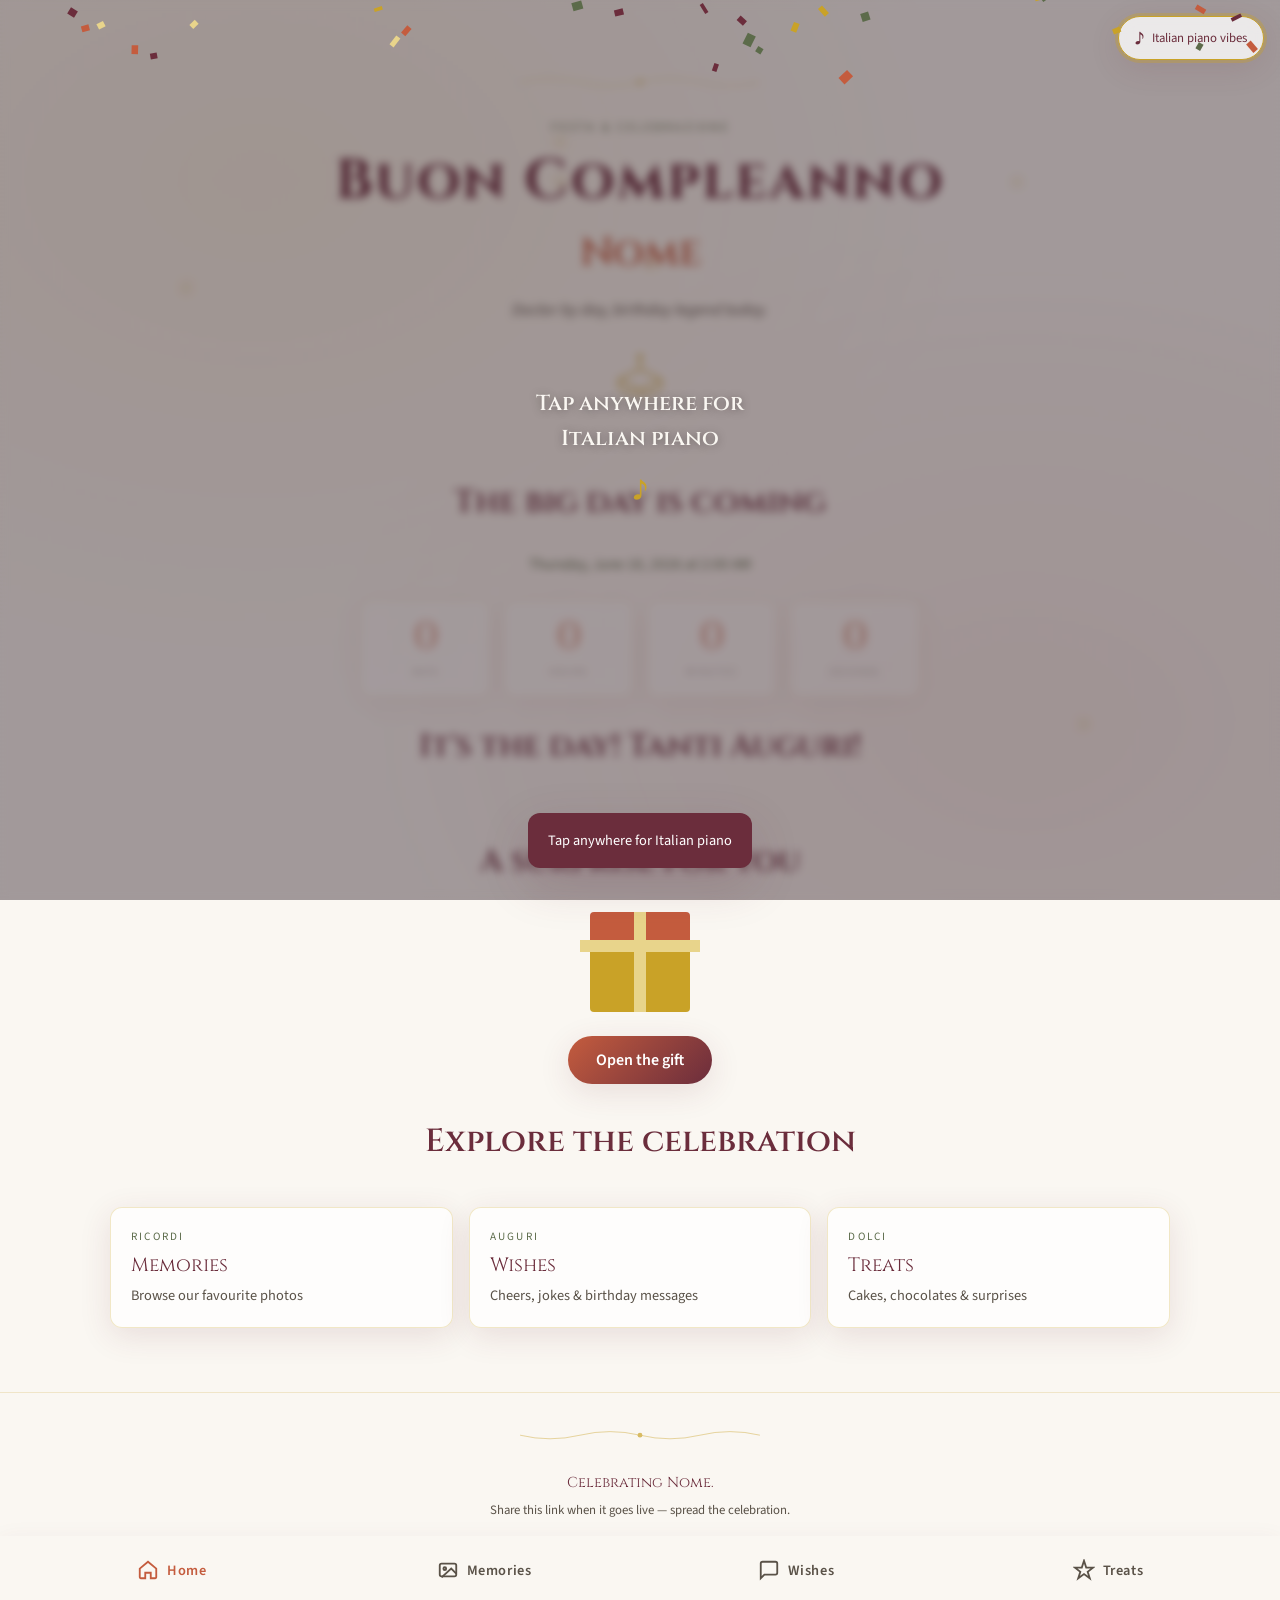
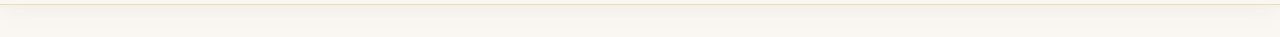
==== index.html @ 04f5cb74 "1st" ====
<!DOCTYPE html>
<html lang="en">
<head>
  <meta charset="UTF-8">
  <meta name="viewport" content="width=device-width, initial-scale=1.0, viewport-fit=cover">
  <meta name="description" content="Buon Compleanno — an Italian-style birthday celebration for our brilliant doctor">
  <title>Buon Compleanno — Home</title>
  <link rel="preconnect" href="https://fonts.googleapis.com">
  <link rel="preconnect" href="https://fonts.gstatic.com" crossorigin>
  <link href="https://fonts.googleapis.com/css2?family=Cinzel:wght@400;600;700&family=Source+Sans+3:ital,wght@0,300;0,400;0,600;1,400&display=swap" rel="stylesheet">
  <link rel="stylesheet" href="css/styles.css">
  <link rel="stylesheet" href="css/animations.css">
</head>
<body data-page="home">
  <div class="texture" aria-hidden="true"></div>
  <div class="festive-field" id="festive-field" aria-hidden="true"></div>
  <canvas id="confetti-canvas" aria-hidden="true"></canvas>

  <header class="hero" id="hero">
    <div class="laurel-divider laurel-divider--top" aria-hidden="true">
      <svg viewBox="0 0 400 24" xmlns="http://www.w3.org/2000/svg">
        <path d="M0 12 Q50 0 100 12 T200 12 T300 12 T400 12" fill="none" stroke="currentColor" stroke-width="1"/>
        <circle cx="200" cy="12" r="4" fill="currentColor"/>
      </svg>
    </div>

    <p class="hero__eyebrow" id="hero-eyebrow">Con amore e ammirazione</p>
    <h1 class="hero__title">Buon Compleanno</h1>
    <p class="hero__name" id="recipient-name">Nome</p>
    <p class="hero__subtitle" id="hero-subtitle">Doctor by day, birthday legend today.</p>

    <div class="hero__icon" aria-hidden="true">
      <svg viewBox="0 0 64 64" xmlns="http://www.w3.org/2000/svg" class="cap-icon">
        <path d="M8 36 L32 24 L56 36 L32 48 Z" fill="none" stroke="currentColor" stroke-width="2" stroke-linejoin="round"/>
        <path d="M56 36 L56 44 C56 48 44 52 32 52 C20 52 8 48 8 44 L8 36" fill="none" stroke="currentColor" stroke-width="2"/>
        <line x1="32" y1="24" x2="32" y2="12" stroke="currentColor" stroke-width="2"/>
        <circle cx="32" cy="10" r="3" fill="currentColor"/>
      </svg>
    </div>
  </header>

  <main>
    <section class="countdown-section reveal" aria-labelledby="countdown-heading">
      <h2 id="countdown-heading" class="section-title">The big day is coming</h2>
      <p class="countdown__date" id="countdown-date"></p>

      <div class="countdown" id="countdown" aria-live="polite" aria-atomic="true">
        <div class="countdown__unit">
          <span class="countdown__value" id="days">--</span>
          <span class="countdown__label">Days</span>
        </div>
        <div class="countdown__unit">
          <span class="countdown__value" id="hours">--</span>
          <span class="countdown__label">Hours</span>
        </div>
        <div class="countdown__unit">
          <span class="countdown__value" id="minutes">--</span>
          <span class="countdown__label">Minutes</span>
        </div>
        <div class="countdown__unit">
          <span class="countdown__value" id="seconds">--</span>
          <span class="countdown__label">Seconds</span>
        </div>
      </div>

      <p class="countdown__message" id="countdown-message" hidden></p>
    </section>

    <section class="gift-section reveal" aria-labelledby="gift-heading">
      <h2 id="gift-heading" class="section-title">A surprise for you</h2>
      <div class="gift-box" id="gift-box">
        <div class="gift-box__lid" aria-hidden="true"></div>
        <div class="gift-box__ribbon-v" aria-hidden="true"></div>
        <div class="gift-box__ribbon-h" aria-hidden="true"></div>
        <div class="gift-box__body" aria-hidden="true"></div>
        <span class="gift-box__sparkle" aria-hidden="true">✨</span>
      </div>
      <button type="button" class="btn" id="gift-btn">Open the gift</button>
      <p class="gift-message" id="gift-message" hidden></p>
    </section>

    <section class="quick-nav-section" aria-labelledby="explore-heading">
      <h2 id="explore-heading" class="section-title reveal">Explore the celebration</h2>
      <div class="quick-nav" id="quick-nav"></div>
    </section>
  </main>

  <div id="site-footer"></div>

  <script src="js/config.js"></script>
  <script src="js/animations.js"></script>
  <script src="js/audio.js"></script>
  <script src="js/shared.js"></script>
  <script src="js/main.js"></script>
</body>
</html>
---- css/styles.css ----
:root {
  --cream: #faf7f2;
  --terracotta: #c45c3e;
  --olive: #5c6b4a;
  --wine: #6b2d3c;
  --gold: #c9a227;
  --gold-light: #e8d48b;
  --text: #2c2419;
  --text-muted: #5a5248;
  --card-bg: rgba(255, 255, 255, 0.78);
  --shadow: 0 8px 32px rgba(107, 45, 60, 0.12);
  --shadow-hover: 0 16px 48px rgba(107, 45, 60, 0.18);
  --font-display: "Cinzel", "Times New Roman", serif;
  --font-body: "Source Sans 3", system-ui, sans-serif;
  --radius: 12px;
  --transition: 0.35s cubic-bezier(0.4, 0, 0.2, 1);
  --nav-height: 64px;
  --safe-bottom: env(safe-area-inset-bottom, 0px);
}

*,
*::before,
*::after {
  box-sizing: border-box;
  margin: 0;
  padding: 0;
}

html {
  scroll-behavior: smooth;
}

@media (prefers-reduced-motion: reduce) {
  html { scroll-behavior: auto; }
}

body {
  font-family: var(--font-body);
  font-size: 1rem;
  line-height: 1.6;
  color: var(--text);
  background: var(--cream);
  min-height: 100vh;
  overflow-x: hidden;
  padding-bottom: calc(var(--nav-height) + var(--safe-bottom) + 1rem);
}

body.page-enter {
  animation: pageFadeIn 0.6s ease;
}

body.lightbox-open {
  overflow: hidden;
}

.texture {
  position: fixed;
  inset: 0;
  pointer-events: none;
  z-index: 0;
  background:
    radial-gradient(ellipse at 20% 20%, rgba(201, 162, 39, 0.08) 0%, transparent 50%),
    radial-gradient(ellipse at 80% 80%, rgba(196, 92, 62, 0.06) 0%, transparent 50%),
    repeating-linear-gradient(0deg, transparent, transparent 2px, rgba(44, 36, 25, 0.015) 2px, rgba(44, 36, 25, 0.015) 4px);
}

#confetti-canvas {
  position: fixed;
  inset: 0;
  width: 100%;
  height: 100%;
  pointer-events: none;
  z-index: 1000;
}

.balloon-field {
  position: fixed;
  inset: 0;
  pointer-events: none;
  z-index: 0;
  overflow: hidden;
}

/* Navigation — mobile bottom bar */
.site-nav {
  position: fixed;
  bottom: 0;
  left: 0;
  right: 0;
  z-index: 900;
  display: flex;
  justify-content: space-around;
  align-items: stretch;
  height: calc(var(--nav-height) + var(--safe-bottom));
  padding-bottom: var(--safe-bottom);
  background: rgba(250, 247, 242, 0.95);
  border-top: 1px solid rgba(201, 162, 39, 0.3);
  backdrop-filter: blur(12px);
  box-shadow: 0 -4px 24px rgba(107, 45, 60, 0.08);
}

.site-nav__link {
  display: flex;
  flex-direction: column;
  align-items: center;
  justify-content: center;
  gap: 0.2rem;
  flex: 1;
  min-height: 44px;
  padding: 0.5rem;
  text-decoration: none;
  color: var(--text-muted);
  font-size: 0.7rem;
  font-weight: 600;
  letter-spacing: 0.04em;
  transition: color var(--transition);
}

.site-nav__link--active {
  color: var(--terracotta);
}

.site-nav__icon {
  display: flex;
  line-height: 0;
}

/* Music toggle */
.music-toggle {
  position: fixed;
  top: 1rem;
  right: 1rem;
  z-index: 850;
  display: flex;
  align-items: center;
  gap: 0.5rem;
  min-height: 44px;
  padding: 0.5rem 1rem;
  border: 1px solid rgba(201, 162, 39, 0.4);
  border-radius: 999px;
  background: var(--card-bg);
  backdrop-filter: blur(8px);
  color: var(--wine);
  font-family: var(--font-body);
  font-size: 0.8rem;
  cursor: pointer;
  box-shadow: var(--shadow);
  transition: transform var(--transition), box-shadow var(--transition);
}

.music-toggle:hover {
  transform: scale(1.03);
  box-shadow: var(--shadow-hover);
}

.music-toggle:focus-visible {
  outline: 2px solid var(--gold);
  outline-offset: 2px;
}

.music-toggle--playing {
  border-color: var(--terracotta);
  color: var(--terracotta);
}

.music-toggle--playing .music-toggle__icon {
  animation: musicPulse 1s ease infinite;
}

.music-toggle--unavailable {
  opacity: 0.7;
}

.music-toggle--awaiting-gesture {
  animation: musicButtonPulse 1.2s ease-in-out infinite;
  border-color: var(--gold);
  box-shadow: 0 0 0 3px rgba(201, 162, 39, 0.35), var(--shadow);
}

.music-prompt {
  position: fixed;
  inset: 0;
  z-index: 800;
  display: flex;
  flex-direction: column;
  align-items: center;
  justify-content: center;
  gap: 0.75rem;
  padding: 2rem;
  background: rgba(43, 28, 36, 0.42);
  backdrop-filter: blur(4px);
  pointer-events: none;
  animation: musicPromptFadeIn 0.5s ease;
}

.music-prompt__text {
  margin: 0;
  max-width: 18rem;
  font-family: var(--font-display);
  font-size: clamp(1.1rem, 4vw, 1.35rem);
  font-weight: 600;
  color: var(--cream);
  text-align: center;
  text-shadow: 0 1px 8px rgba(0, 0, 0, 0.35);
}

.music-prompt__hint {
  margin: 0;
  font-size: 1.75rem;
  color: var(--gold);
  animation: musicPulse 1.2s ease infinite;
}

.music-toggle__icon {
  font-size: 1.1rem;
}

@media (max-width: 480px) {
  .music-toggle__label {
    display: none;
  }
  .music-toggle {
    padding: 0.6rem;
    border-radius: 50%;
    width: 44px;
    height: 44px;
    justify-content: center;
  }
}

/* Hero */
.hero {
  position: relative;
  z-index: 1;
  text-align: center;
  padding: 4.5rem 1.25rem 2rem;
  max-width: 800px;
  margin: 0 auto;
}

.page-hero {
  position: relative;
  z-index: 1;
  text-align: center;
  padding: 4.5rem 1.25rem 2rem;
  max-width: 700px;
  margin: 0 auto;
}

.laurel-divider {
  color: var(--gold);
  opacity: 0.7;
  max-width: 240px;
  margin: 0 auto 1.25rem;
}

.laurel-divider svg { width: 100%; height: auto; }
.laurel-divider--bottom { margin: 0 auto 1.25rem; }

.hero__eyebrow,
.page-hero__eyebrow {
  font-size: 0.75rem;
  letter-spacing: 0.25em;
  text-transform: uppercase;
  color: var(--olive);
  margin-bottom: 0.75rem;
}

.hero__title,
.page-hero__title {
  font-family: var(--font-display);
  font-size: clamp(2rem, 9vw, 3.5rem);
  font-weight: 700;
  color: var(--wine);
  letter-spacing: 0.04em;
  line-height: 1.15;
  margin-bottom: 0.5rem;
}

.hero__name {
  font-family: var(--font-display);
  font-size: clamp(1.5rem, 6vw, 2.5rem);
  font-weight: 600;
  color: var(--terracotta);
  margin-bottom: 0.75rem;
}

.hero__subtitle,
.page-hero__subtitle {
  font-size: 1.05rem;
  font-style: italic;
  color: var(--text-muted);
  max-width: 34ch;
  margin: 0 auto 1.5rem;
}

.hero__icon { color: var(--gold); }
.cap-icon { width: 56px; height: 56px; opacity: 0.85; }

/* Main content */
main {
  position: relative;
  z-index: 1;
  max-width: 1100px;
  margin: 0 auto;
  padding: 0 1.25rem 2rem;
}

.section-title {
  font-family: var(--font-display);
  font-size: clamp(1.35rem, 5vw, 2rem);
  font-weight: 600;
  color: var(--wine);
  text-align: center;
  margin-bottom: 1.5rem;
}

.section-intro {
  text-align: center;
  color: var(--text-muted);
  max-width: 42ch;
  margin: -0.75rem auto 2rem;
  font-size: 0.95rem;
}

/* Countdown */
.countdown-section { text-align: center; padding: 2rem 0; }

.countdown__date {
  font-size: 0.95rem;
  color: var(--olive);
  margin-bottom: 1.5rem;
}

.countdown {
  display: grid;
  grid-template-columns: repeat(2, 1fr);
  gap: 0.75rem;
  max-width: 360px;
  margin: 0 auto;
}

.countdown__unit {
  display: flex;
  flex-direction: column;
  align-items: center;
  padding: 1rem;
  background: var(--card-bg);
  border: 1px solid rgba(201, 162, 39, 0.35);
  border-radius: var(--radius);
  box-shadow: var(--shadow);
  backdrop-filter: blur(8px);
}

.countdown__value {
  font-family: var(--font-display);
  font-size: clamp(1.75rem, 8vw, 2.5rem);
  font-weight: 700;
  color: var(--terracotta);
  line-height: 1;
  font-variant-numeric: tabular-nums;
}

.countdown__label {
  font-size: 0.65rem;
  text-transform: uppercase;
  letter-spacing: 0.12em;
  color: var(--text-muted);
  margin-top: 0.4rem;
}

.countdown__message {
  margin-top: 1.5rem;
  font-family: var(--font-display);
  font-size: clamp(1.25rem, 5vw, 2rem);
  font-weight: 600;
  color: var(--wine);
}

.countdown--finished .countdown__unit { opacity: 0.4; }
.countdown--error .countdown__unit { border-color: rgba(196, 92, 62, 0.5); }

/* Gift box */
.gift-section {
  text-align: center;
  padding: 2rem 0;
}

.gift-box {
  position: relative;
  width: 120px;
  height: 100px;
  margin: 0 auto 1.5rem;
}

.gift-box__lid {
  position: absolute;
  top: 0;
  left: 10px;
  width: 100px;
  height: 28px;
  background: var(--terracotta);
  border-radius: 4px 4px 0 0;
  transition: transform 0.6s cubic-bezier(0.4, 0, 0.2, 1);
  transform-origin: bottom center;
  z-index: 2;
}

.gift-box__body {
  position: absolute;
  bottom: 0;
  left: 10px;
  width: 100px;
  height: 72px;
  background: var(--gold);
  border-radius: 0 0 4px 4px;
}

.gift-box__ribbon-v,
.gift-box__ribbon-h {
  position: absolute;
  background: var(--gold-light);
  z-index: 3;
}

.gift-box__ribbon-v {
  width: 12px;
  height: 100%;
  left: 50%;
  transform: translateX(-50%);
}

.gift-box__ribbon-h {
  width: 100%;
  height: 12px;
  top: 28px;
}

.gift-box--open .gift-box__lid {
  transform: translateY(-40px) rotate(-25deg);
}

.gift-box__sparkle {
  position: absolute;
  top: -20px;
  left: 50%;
  transform: translateX(-50%);
  font-size: 1.5rem;
  opacity: 0;
  transition: opacity 0.4s ease 0.3s;
}

.gift-box--open .gift-box__sparkle { opacity: 1; }

.btn {
  display: inline-flex;
  align-items: center;
  justify-content: center;
  min-height: 48px;
  padding: 0.75rem 1.75rem;
  border: none;
  border-radius: 999px;
  background: linear-gradient(135deg, var(--terracotta), var(--wine));
  color: #fff;
  font-family: var(--font-body);
  font-size: 1rem;
  font-weight: 600;
  cursor: pointer;
  box-shadow: var(--shadow);
  transition: transform var(--transition), box-shadow var(--transition);
}

.btn:hover {
  transform: translateY(-2px);
  box-shadow: var(--shadow-hover);
}

.btn:focus-visible {
  outline: 2px solid var(--gold);
  outline-offset: 3px;
}

.gift-message {
  margin-top: 1.25rem;
  max-width: 36ch;
  margin-left: auto;
  margin-right: auto;
  font-style: italic;
  color: var(--wine);
  line-height: 1.5;
}

/* Quick nav cards */
.quick-nav {
  display: grid;
  grid-template-columns: 1fr;
  gap: 1rem;
  padding: 1rem 0 2rem;
}

.quick-card {
  display: flex;
  flex-direction: column;
  gap: 0.25rem;
  padding: 1.25rem;
  background: var(--card-bg);
  border: 1px solid rgba(201, 162, 39, 0.25);
  border-radius: var(--radius);
  text-decoration: none;
  color: inherit;
  box-shadow: var(--shadow);
  transition: transform var(--transition), box-shadow var(--transition);
}

.quick-card:hover {
  transform: translateY(-4px);
  box-shadow: var(--shadow-hover);
}

.quick-card__accent {
  font-size: 0.7rem;
  letter-spacing: 0.2em;
  text-transform: uppercase;
  color: var(--olive);
}

.quick-card__title {
  font-family: var(--font-display);
  font-size: 1.2rem;
  color: var(--wine);
}

.quick-card__desc {
  font-size: 0.9rem;
  color: var(--text-muted);
}

/* PhD card */
.phd-section { padding: 2rem 0; }

.phd-card {
  position: relative;
  max-width: 640px;
  margin: 0 auto;
}

.phd-card__border {
  position: absolute;
  inset: -3px;
  border: 2px solid var(--gold);
  border-radius: calc(var(--radius) + 4px);
  opacity: 0.5;
  pointer-events: none;
}

.phd-card__content {
  position: relative;
  background: var(--card-bg);
  border-radius: var(--radius);
  padding: 1.75rem;
  box-shadow: var(--shadow);
  border: 1px solid rgba(201, 162, 39, 0.25);
}

.phd-card__icon { color: var(--olive); margin-bottom: 0.75rem; }
.phd-card__icon svg { width: 44px; height: 44px; }

.phd-card__title {
  font-family: var(--font-display);
  font-size: 1.35rem;
  color: var(--wine);
  margin-bottom: 0.75rem;
}

.phd-card__text {
  color: var(--text-muted);
  margin-bottom: 1.25rem;
}

.phd-card__wishes { list-style: none; }

.phd-card__wishes li {
  position: relative;
  padding-left: 1.25rem;
  margin-bottom: 0.6rem;
}

.phd-card__wishes li::before {
  content: "✦";
  position: absolute;
  left: 0;
  color: var(--gold);
  font-size: 0.7rem;
  top: 0.35em;
}

/* Wishes & jokes grids */
.wishes-grid,
.jokes-grid {
  display: grid;
  grid-template-columns: 1fr;
  gap: 1rem;
}

.wish-card,
.joke-card {
  background: var(--card-bg);
  border: 1px solid rgba(92, 107, 74, 0.2);
  border-radius: var(--radius);
  padding: 1.5rem;
  box-shadow: var(--shadow);
  transition: transform var(--transition), box-shadow var(--transition);
}

.wish-card:hover,
.joke-card:hover {
  transform: translateY(-4px);
  box-shadow: var(--shadow-hover);
}

.wish-card__accent {
  font-family: var(--font-display);
  font-size: 1.1rem;
  font-weight: 600;
  color: var(--terracotta);
  margin-bottom: 0.5rem;
}

.wish-card__text { color: var(--text-muted); }

.joke-card__title {
  font-family: var(--font-display);
  font-size: 1.05rem;
  color: var(--wine);
  margin-bottom: 0.5rem;
}

.joke-card__text {
  color: var(--text-muted);
  font-size: 0.95rem;
}

/* Gallery */
.gallery-grid {
  display: grid;
  grid-template-columns: repeat(2, 1fr);
  gap: 0.75rem;
}

.gallery-item {
  position: relative;
  border: none;
  padding: 0;
  border-radius: var(--radius);
  overflow: hidden;
  cursor: pointer;
  background: var(--card-bg);
  box-shadow: var(--shadow);
  transition: transform var(--transition);
  aspect-ratio: 1;
}

.gallery-item:hover { transform: scale(1.02); }

.gallery-item:focus-visible {
  outline: 2px solid var(--gold);
  outline-offset: 2px;
}

.gallery-item__img {
  width: 100%;
  height: 100%;
  object-fit: cover;
  display: block;
}

.gallery-item__caption {
  position: absolute;
  bottom: 0;
  left: 0;
  right: 0;
  padding: 0.5rem 0.75rem;
  background: linear-gradient(transparent, rgba(44, 36, 25, 0.75));
  color: #fff;
  font-size: 0.75rem;
  text-align: left;
}

.gallery-item--missing {
  background: rgba(201, 162, 39, 0.12);
  border: 1px dashed rgba(201, 162, 39, 0.45);
}

.gallery-item__fallback {
  display: flex;
  align-items: center;
  justify-content: center;
  width: 100%;
  height: 100%;
  padding: 1rem;
  font-size: 0.8rem;
  color: var(--text-muted);
  text-align: center;
}

.gallery-empty {
  text-align: center;
  color: var(--text-muted);
  margin-bottom: 1.5rem;
  font-size: 0.95rem;
}

/* Lightbox */
.lightbox {
  position: fixed;
  inset: 0;
  z-index: 2000;
  display: flex;
  flex-direction: column;
  align-items: center;
  justify-content: center;
  padding: 1rem;
  background: rgba(44, 36, 25, 0.92);
  animation: fadeIn 0.3s ease;
}

.lightbox__img {
  max-width: 100%;
  max-height: 78vh;
  border-radius: var(--radius);
  object-fit: contain;
}

.lightbox--with-phrase .lightbox__img {
  max-height: 68vh;
}

.lightbox__phrase {
  color: #fff;
  margin-top: 1rem;
  max-width: 36ch;
  font-size: 1rem;
  line-height: 1.5;
  text-align: center;
  font-style: normal;
}

.lightbox__close {
  position: absolute;
  top: 1rem;
  right: 1rem;
  width: 44px;
  height: 44px;
  border: none;
  border-radius: 50%;
  background: rgba(255, 255, 255, 0.15);
  color: #fff;
  font-size: 1.75rem;
  cursor: pointer;
  line-height: 1;
}

.lightbox__nav {
  position: absolute;
  top: 50%;
  transform: translateY(-50%);
  width: 44px;
  height: 44px;
  border: none;
  border-radius: 50%;
  background: rgba(255, 255, 255, 0.15);
  color: #fff;
  font-size: 1.5rem;
  cursor: pointer;
}

.lightbox__nav--prev { left: 0.5rem; }
.lightbox__nav--next { right: 0.5rem; }

/* Treats */
.treats-grid {
  display: grid;
  grid-template-columns: repeat(2, 1fr);
  gap: 1rem;
  padding-bottom: 1rem;
}

.treat {
  display: flex;
  flex-direction: column;
  align-items: center;
  gap: 0.75rem;
  padding: 1.25rem 0.75rem;
  border: 1px solid rgba(201, 162, 39, 0.3);
  border-radius: var(--radius);
  background: var(--card-bg);
  box-shadow: var(--shadow);
  cursor: pointer;
  transition: transform var(--transition);
  min-height: 120px;
}

.treat:hover { transform: scale(1.04); }

.treat:focus-visible {
  outline: 2px solid var(--gold);
  outline-offset: 2px;
}

.treat__svg { width: 56px; height: 56px; }

.treat__label {
  font-size: 0.8rem;
  font-weight: 600;
  color: var(--wine);
  text-align: center;
}

/* Toast */
.toast {
  position: fixed;
  bottom: calc(var(--nav-height) + var(--safe-bottom) + 1rem);
  left: 50%;
  transform: translateX(-50%) translateY(20px);
  z-index: 1100;
  max-width: 90%;
  padding: 1rem 1.25rem;
  background: var(--wine);
  color: #fff;
  border-radius: var(--radius);
  font-size: 0.9rem;
  text-align: center;
  opacity: 0;
  pointer-events: none;
  transition: opacity 0.3s ease, transform 0.3s ease;
  box-shadow: var(--shadow-hover);
}

.toast--visible {
  opacity: 1;
  transform: translateX(-50%) translateY(0);
}

/* Reveal */
.reveal {
  opacity: 0;
  transform: translateY(20px);
  transition: opacity 0.6s ease, transform 0.6s ease;
  transition-delay: calc(var(--stagger, 0) * 0.08s);
}

.reveal.visible {
  opacity: 1;
  transform: translateY(0);
}

.visually-hidden {
  position: absolute;
  width: 1px;
  height: 1px;
  padding: 0;
  margin: -1px;
  overflow: hidden;
  clip: rect(0, 0, 0, 0);
  white-space: nowrap;
  border: 0;
}

.section-intro code {
  font-size: 0.85em;
  background: rgba(201, 162, 39, 0.15);
  padding: 0.15em 0.4em;
  border-radius: 4px;
}

/* Footer */
.footer {
  position: relative;
  z-index: 1;
  text-align: center;
  padding: 2rem 1.25rem 1rem;
  border-top: 1px solid rgba(201, 162, 39, 0.2);
}

.footer__text {
  font-family: var(--font-display);
  font-size: 0.9rem;
  color: var(--wine);
  margin-bottom: 0.35rem;
}

.footer__hint {
  font-size: 0.8rem;
  color: var(--text-muted);
}

/* Tablet+ */
@media (min-width: 768px) {
  body {
    padding-bottom: 2rem;
    padding-top: 0;
  }

  .site-nav {
    position: sticky;
    top: 0;
    bottom: auto;
    height: auto;
    padding: 0.75rem 2rem;
    padding-bottom: 0.75rem;
    justify-content: center;
    gap: 2rem;
    border-top: none;
    border-bottom: 1px solid rgba(201, 162, 39, 0.3);
    box-shadow: 0 4px 24px rgba(107, 45, 60, 0.06);
  }

  .site-nav__link {
    flex-direction: row;
    font-size: 0.9rem;
    gap: 0.5rem;
  }

  .countdown {
    grid-template-columns: repeat(4, 1fr);
    max-width: 560px;
  }

  .quick-nav {
    grid-template-columns: repeat(3, 1fr);
  }

  .wishes-grid,
  .jokes-grid {
    grid-template-columns: repeat(2, 1fr);
  }

  .gallery-grid {
    grid-template-columns: repeat(3, 1fr);
    gap: 1rem;
  }

  .treats-grid {
    grid-template-columns: repeat(3, 1fr);
  }

  .toast {
    bottom: 2rem;
    max-width: 420px;
  }
}

@media (min-width: 1024px) {
  .gallery-grid {
    grid-template-columns: repeat(3, 1fr);
    gap: 1.25rem;
  }

  .wishes-grid {
    grid-template-columns: repeat(2, 1fr);
    gap: 1.25rem;
  }

  .jokes-grid {
    grid-template-columns: repeat(3, 1fr);
  }
}
---- css/animations.css ----
@keyframes pageFadeIn {
  from { opacity: 0; }
  to { opacity: 1; }
}

@keyframes fadeIn {
  from { opacity: 0; }
  to { opacity: 1; }
}

@keyframes musicPulse {
  0%, 100% { transform: scale(1); }
  50% { transform: scale(1.15); }
}

@keyframes musicButtonPulse {
  0%, 100% { transform: scale(1); box-shadow: 0 0 0 3px rgba(201, 162, 39, 0.35), var(--shadow); }
  50% { transform: scale(1.06); box-shadow: 0 0 0 6px rgba(201, 162, 39, 0.2), var(--shadow-hover); }
}

@keyframes musicPromptFadeIn {
  from { opacity: 0; }
  to { opacity: 1; }
}

@keyframes festiveRise {
  0% {
    transform: translate3d(0, 0, 0) rotate(var(--festive-rotate, 0deg));
    opacity: 0;
  }
  8% {
    opacity: var(--festive-opacity, 0.4);
  }
  50% {
    transform: translate3d(var(--sway-amount, 16px), -55vh, 0) rotate(calc(var(--festive-rotate, 0deg) + 6deg));
  }
  92% {
    opacity: var(--festive-opacity, 0.4);
  }
  100% {
    transform: translate3d(calc(var(--sway-amount, 16px) * -0.6), -115vh, 0) rotate(calc(var(--festive-rotate, 0deg) - 4deg));
    opacity: 0;
  }
}

@keyframes sparklePulse {
  0%, 100% {
    opacity: 0;
    transform: scale(0.4);
  }
  50% {
    opacity: 0.7;
    transform: scale(1);
  }
}

@keyframes pulse {
  0%, 100% { opacity: 1; }
  50% { opacity: 0.75; }
}

.countdown__message {
  animation: pulse 2s ease-in-out infinite;
}

/* Festive background layer (home page) */
.festive-field {
  position: fixed;
  inset: 0;
  pointer-events: none;
  z-index: 0;
  overflow: hidden;
  mask-image: linear-gradient(to bottom, transparent 0%, black 8%, black 92%, transparent 100%);
  -webkit-mask-image: linear-gradient(to bottom, transparent 0%, black 8%, black 92%, transparent 100%);
}

.festive-item {
  position: absolute;
  left: var(--start-x, 50%);
  top: var(--start-y, 110%);
  width: var(--festive-size, 40px);
  height: auto;
  transform: translateX(-50%);
  animation: festiveRise var(--drift-duration, 20s) var(--drift-delay, 0s) ease-in-out infinite;
  will-change: transform, opacity;
  filter: drop-shadow(0 6px 14px rgba(107, 45, 60, 0.12));
}

.festive-item__svg {
  width: 100%;
  height: auto;
  display: block;
}

.festive-item--balloon {
  aspect-ratio: 40 / 56;
}

.festive-item--chocolate {
  aspect-ratio: 48 / 32;
}

.festive-item--cracker {
  aspect-ratio: 56 / 40;
}

.festive-sparkle {
  position: absolute;
  left: var(--sparkle-x, 50%);
  top: var(--sparkle-y, 50%);
  width: 4px;
  height: 4px;
  border-radius: 50%;
  background: radial-gradient(circle, var(--gold-light, #e8d48b) 0%, transparent 70%);
  box-shadow: 0 0 8px 2px rgba(201, 162, 39, 0.35);
  animation: sparklePulse var(--sparkle-duration, 4s) var(--sparkle-delay, 0s) ease-in-out infinite;
}

/* Legacy balloon class (fun page) */
.balloon-field {
  position: fixed;
  inset: 0;
  pointer-events: none;
  z-index: 0;
  overflow: hidden;
}

.balloon {
  position: absolute;
  bottom: -80px;
  width: 40px;
  height: 56px;
  animation: festiveRise var(--drift-duration, 15s) var(--drift-delay, 0s) ease-in-out infinite;
  opacity: 0.65;
}

.balloon__svg {
  width: 100%;
  height: 100%;
  filter: drop-shadow(0 4px 8px rgba(0, 0, 0, 0.1));
}

/* Treat pop */
.treat--pop {
  animation: treatPop 0.5s ease;
}

@keyframes treatPop {
  0% { transform: scale(1); }
  40% { transform: scale(1.15) rotate(-3deg); }
  100% { transform: scale(1); }
}

/* Gift sparkle */
.gift-box--open .gift-box__sparkle {
  animation: sparkle 1s ease infinite;
}

@keyframes sparkle {
  0%, 100% { transform: translateX(-50%) scale(1); }
  50% { transform: translateX(-50%) scale(1.2); }
}

@media (prefers-reduced-motion: reduce) {
  .festive-item,
  .festive-sparkle,
  .balloon {
    display: none;
  }

  .countdown__message,
  .gift-box--open .gift-box__sparkle,
  .music-toggle--playing .music-toggle__icon {
    animation: none;
  }

  .treat--pop {
    animation: none;
  }

  body.page-enter,
  .lightbox {
    animation: none;
  }
}

@media (min-width: 768px) {
  .festive-item {
    filter: drop-shadow(0 8px 18px rgba(107, 45, 60, 0.1));
  }
}
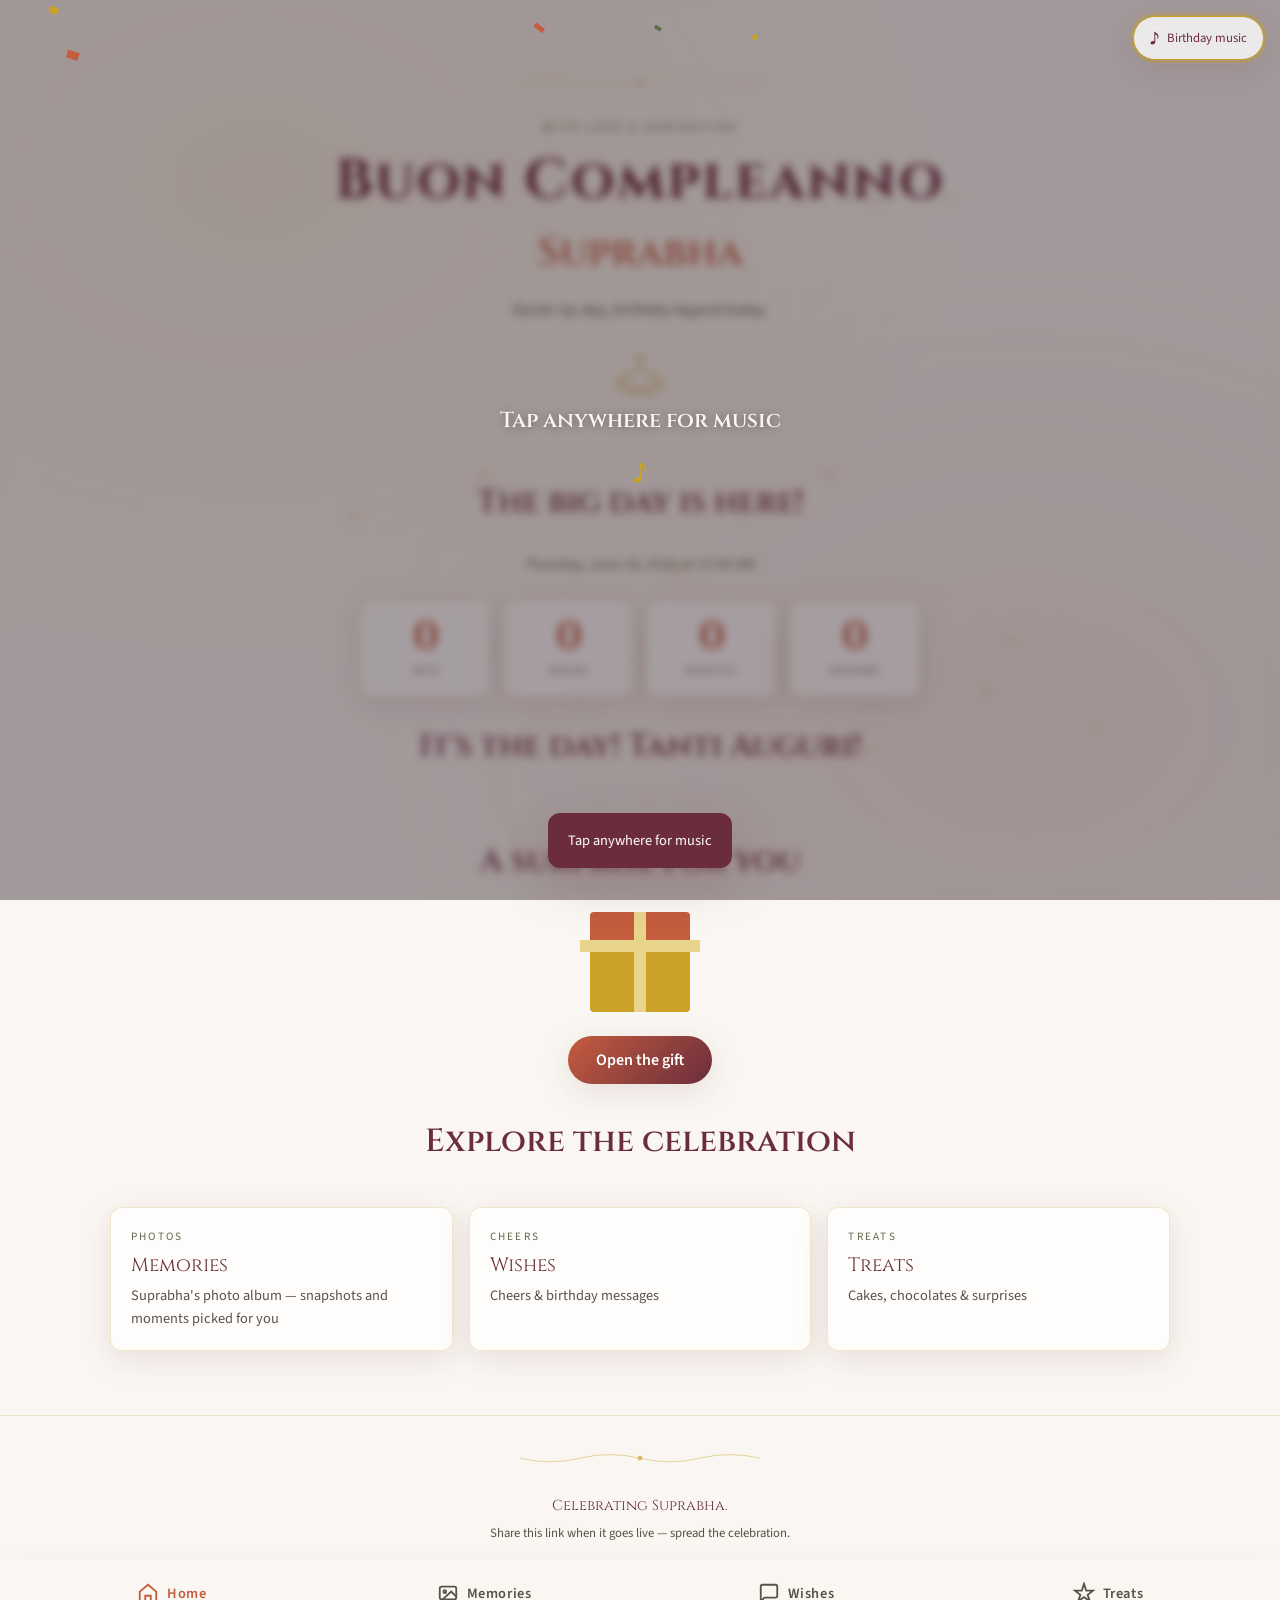
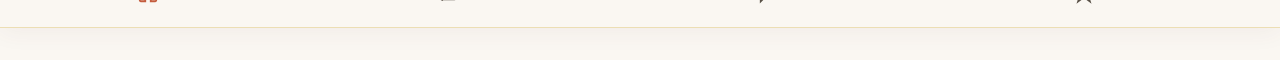
==== commit c882cceb: "updates" ====
--- a/index.html
+++ b/index.html
@@ -5,6 +5,7 @@
   <meta name="viewport" content="width=device-width, initial-scale=1.0, viewport-fit=cover">
   <meta name="description" content="Buon Compleanno — an Italian-style birthday celebration for our brilliant doctor">
   <title>Buon Compleanno — Home</title>
+  <link rel="icon" href="assets/favicon.svg" type="image/svg+xml">
   <link rel="preconnect" href="https://fonts.googleapis.com">
   <link rel="preconnect" href="https://fonts.gstatic.com" crossorigin>
   <link href="https://fonts.googleapis.com/css2?family=Cinzel:wght@400;600;700&family=Source+Sans+3:ital,wght@0,300;0,400;0,600;1,400&display=swap" rel="stylesheet">
@@ -17,19 +18,19 @@
   <canvas id="confetti-canvas" aria-hidden="true"></canvas>
 
   <header class="hero" id="hero">
-    <div class="laurel-divider laurel-divider--top" aria-hidden="true">
+    <div class="laurel-divider laurel-divider--top hero-laurel" aria-hidden="true">
       <svg viewBox="0 0 400 24" xmlns="http://www.w3.org/2000/svg">
         <path d="M0 12 Q50 0 100 12 T200 12 T300 12 T400 12" fill="none" stroke="currentColor" stroke-width="1"/>
         <circle cx="200" cy="12" r="4" fill="currentColor"/>
       </svg>
     </div>
 
-    <p class="hero__eyebrow" id="hero-eyebrow">Con amore e ammirazione</p>
-    <h1 class="hero__title">Buon Compleanno</h1>
-    <p class="hero__name" id="recipient-name">Nome</p>
-    <p class="hero__subtitle" id="hero-subtitle">Doctor by day, birthday legend today.</p>
+    <p class="hero__eyebrow hero-enter" id="hero-eyebrow" style="--enter-i: 0">With love & admiration</p>
+    <h1 class="hero__title hero-enter" style="--enter-i: 1">Buon Compleanno</h1>
+    <p class="hero__name hero-enter" id="recipient-name" style="--enter-i: 2">Nome</p>
+    <p class="hero__subtitle hero-enter" id="hero-subtitle" style="--enter-i: 3">Doctor by day, birthday legend today.</p>
 
-    <div class="hero__icon" aria-hidden="true">
+    <div class="hero__icon hero-enter" style="--enter-i: 4" aria-hidden="true">
       <svg viewBox="0 0 64 64" xmlns="http://www.w3.org/2000/svg" class="cap-icon">
         <path d="M8 36 L32 24 L56 36 L32 48 Z" fill="none" stroke="currentColor" stroke-width="2" stroke-linejoin="round"/>
         <path d="M56 36 L56 44 C56 48 44 52 32 52 C20 52 8 48 8 44 L8 36" fill="none" stroke="currentColor" stroke-width="2"/>
@@ -44,20 +45,20 @@
       <h2 id="countdown-heading" class="section-title">The big day is coming</h2>
       <p class="countdown__date" id="countdown-date"></p>
 
-      <div class="countdown" id="countdown" aria-live="polite" aria-atomic="true">
-        <div class="countdown__unit">
+      <div class="countdown countdown--enter" id="countdown" aria-live="polite" aria-atomic="true">
+        <div class="countdown__unit countdown__unit--enter" style="--enter-i: 0">
           <span class="countdown__value" id="days">--</span>
           <span class="countdown__label">Days</span>
         </div>
-        <div class="countdown__unit">
+        <div class="countdown__unit countdown__unit--enter" style="--enter-i: 1">
           <span class="countdown__value" id="hours">--</span>
           <span class="countdown__label">Hours</span>
         </div>
-        <div class="countdown__unit">
+        <div class="countdown__unit countdown__unit--enter" style="--enter-i: 2">
           <span class="countdown__value" id="minutes">--</span>
           <span class="countdown__label">Minutes</span>
         </div>
-        <div class="countdown__unit">
+        <div class="countdown__unit countdown__unit--enter" style="--enter-i: 3">
           <span class="countdown__value" id="seconds">--</span>
           <span class="countdown__label">Seconds</span>
         </div>
@@ -90,7 +91,9 @@
   <script src="js/config.js"></script>
   <script src="js/animations.js"></script>
   <script src="js/audio.js"></script>
+  <script src="js/gate.js"></script>
   <script src="js/shared.js"></script>
+  <script src="js/gift-reveal.js"></script>
   <script src="js/main.js"></script>
 </body>
 </html>
--- a/css/styles.css
+++ b/css/styles.css
@@ -26,6 +26,10 @@
   padding: 0;
 }
 
+[hidden] {
+  display: none !important;
+}
+
 html {
   scroll-behavior: smooth;
 }
@@ -53,6 +57,10 @@
   overflow: hidden;
 }
 
+body.gift-reveal-open {
+  overflow: hidden;
+}
+
 .texture {
   position: fixed;
   inset: 0;
@@ -73,12 +81,26 @@
   z-index: 1000;
 }
 
-.balloon-field {
+.balloon-field,
+.wish-balloon-field {
   position: fixed;
   inset: 0;
-  pointer-events: none;
   z-index: 0;
   overflow: hidden;
+}
+
+.balloon-field {
+  pointer-events: none;
+}
+
+.wish-balloon-field {
+  pointer-events: none;
+  height: 45vh;
+  bottom: auto;
+}
+
+.wish-balloon-field .wish-balloon {
+  pointer-events: auto;
 }
 
 /* Navigation — mobile bottom bar */
@@ -148,6 +170,10 @@
   transition: transform var(--transition), box-shadow var(--transition);
 }
 
+body.birthday-gate--active .music-toggle{
+	z-index: 2100;
+}
+
 .music-toggle:hover {
   transform: scale(1.03);
   box-shadow: var(--shadow-hover);
@@ -226,6 +252,10 @@
     height: 44px;
     justify-content: center;
   }
+
+  .photo-puzzle {
+    width: min(100%, 280px);
+  }
 }
 
 /* Hero */
@@ -297,6 +327,26 @@
 .hero__icon { color: var(--gold); }
 .cap-icon { width: 56px; height: 56px; opacity: 0.85; }
 
+.hero-enter {
+  opacity: 0;
+  animation: heroEnter 0.65s ease-out both;
+  animation-delay: calc(0.35s + var(--enter-i, 0) * 0.12s);
+}
+
+.hero-laurel {
+  animation: heroLaurelFade 0.8s ease-out 0.15s both;
+}
+
+.hero__icon .cap-icon {
+  animation: heroCapFloat 3s ease-in-out infinite;
+  animation-delay: 1.2s;
+}
+
+.countdown--enter .countdown__unit--enter {
+  animation: countdownUnitPop 0.5s ease-out both;
+  animation-delay: calc(0.6s + var(--enter-i, 0) * 0.1s);
+}
+
 /* Main content */
 main {
   position: relative;
@@ -391,6 +441,7 @@
   width: 120px;
   height: 100px;
   margin: 0 auto 1.5rem;
+  animation: giftBoxIdle 4s ease-in-out infinite;
 }
 
 .gift-box__lid {
@@ -438,6 +489,10 @@
 
 .gift-box--open .gift-box__lid {
   transform: translateY(-40px) rotate(-25deg);
+}
+
+.gift-box--open {
+  animation: none;
 }
 
 .gift-box__sparkle {
@@ -490,6 +545,74 @@
   line-height: 1.5;
 }
 
+/* Gift reveal modal */
+.gift-reveal {
+  position: fixed;
+  inset: 0;
+  z-index: 900;
+  display: flex;
+  align-items: center;
+  justify-content: center;
+  padding: 1.5rem;
+}
+
+.gift-reveal__backdrop {
+  position: absolute;
+  inset: 0;
+  background: rgba(43, 28, 36, 0.72);
+  backdrop-filter: blur(6px);
+  animation: giftRevealFadeIn 0.5s ease;
+}
+
+.gift-reveal__content {
+  position: relative;
+  z-index: 1;
+  display: flex;
+  flex-direction: column;
+  align-items: center;
+  gap: 1.25rem;
+  max-width: 420px;
+  width: 100%;
+  text-align: center;
+}
+
+.gift-reveal__bouquet {
+  width: min(280px, 75vw);
+  filter: drop-shadow(0 16px 32px rgba(0, 0, 0, 0.35));
+  animation: bouquetRise 0.9s cubic-bezier(0.34, 1.4, 0.64, 1) forwards;
+}
+
+.gift-reveal__bouquet-svg {
+  width: 100%;
+  height: auto;
+  display: block;
+}
+
+.gift-reveal__message {
+  margin: 0;
+  max-width: 36ch;
+  font-style: italic;
+  font-size: 1.05rem;
+  color: var(--cream);
+  line-height: 1.55;
+  text-shadow: 0 1px 4px rgba(0, 0, 0, 0.3);
+  animation: giftRevealFadeIn 0.6s ease 0.4s both;
+}
+
+.gift-reveal__close {
+  animation: giftRevealFadeIn 0.5s ease 0.7s both;
+}
+
+.bouquet-rose {
+  transform-origin: center;
+  animation: bouquetBloom 0.8s cubic-bezier(0.34, 1.4, 0.64, 1) both;
+  animation-delay: calc(0.3s + var(--bloom-delay, 0s));
+}
+
+.bouquet-ribbon {
+  animation: giftRevealFadeIn 0.5s ease 0.8s both;
+}
+
 /* Quick nav cards */
 .quick-nav {
   display: grid;
@@ -594,16 +717,19 @@
   top: 0.35em;
 }
 
-/* Wishes & jokes grids */
-.wishes-grid,
-.jokes-grid {
+/* Wishes grid */
+.wishes-grid {
   display: grid;
   grid-template-columns: 1fr;
   gap: 1rem;
 }
 
-.wish-card,
-.joke-card {
+.page-hero--wishes {
+  position: relative;
+  z-index: 1;
+}
+
+.wish-card {
   background: var(--card-bg);
   border: 1px solid rgba(92, 107, 74, 0.2);
   border-radius: var(--radius);
@@ -612,8 +738,7 @@
   transition: transform var(--transition), box-shadow var(--transition);
 }
 
-.wish-card:hover,
-.joke-card:hover {
+.wish-card:hover {
   transform: translateY(-4px);
   box-shadow: var(--shadow-hover);
 }
@@ -628,16 +753,179 @@
 
 .wish-card__text { color: var(--text-muted); }
 
-.joke-card__title {
+/* Interactive wish balloons */
+.wish-balloon {
+  position: absolute;
+  left: var(--balloon-x, 50%);
+  bottom: -60px;
+  width: 44px;
+  height: 56px;
+  padding: 0;
+  border: none;
+  background: none;
+  cursor: pointer;
+  animation: wishBalloonDrift var(--balloon-duration, 18s) var(--balloon-delay, 0s) ease-in-out infinite;
+  filter: drop-shadow(0 4px 8px rgba(0, 0, 0, 0.12));
+  transition: transform 0.3s ease, opacity 0.3s ease;
+}
+
+.wish-balloon__svg {
+  width: 100%;
+  height: auto;
+  display: block;
+}
+
+.wish-balloon__motif {
+  position: absolute;
+  top: 28%;
+  left: 50%;
+  transform: translateX(-50%);
+  font-size: 0.65rem;
+  color: rgba(255, 255, 255, 0.85);
+  z-index: 1;
+  pointer-events: none;
+}
+
+.wish-balloon--popped {
+  animation: none;
+  opacity: 0;
+  transform: scale(1.4);
+  pointer-events: none;
+}
+
+/* Airplane banner (Memories / gallery page) */
+body[data-page="gallery"] #gallery-hero {
+  padding-top: 5.75rem;
+}
+
+body[data-page="gallery"] .airplane-banner {
+  position: fixed;
+  top: env(safe-area-inset-top, 0);
+  left: 0;
+  right: 0;
+  width: 100%;
+  height: 90px;
+  overflow: hidden;
+  pointer-events: none;
+  z-index: 3;
+}
+
+.airplane-banner__flyer {
+  position: absolute;
+  top: 4px;
+  left: 0;
+  display: flex;
+  align-items: flex-end;
+  gap: 0;
+  white-space: nowrap;
+  animation: planeFly 30s ease-in-out infinite;
+  will-change: transform;
+}
+
+.airplane-banner__plane-wrap {
+  position: relative;
+  flex-shrink: 0;
+}
+
+.airplane-banner__plane-wrap .airplane-banner__scene {
+  width: 140px;
+  height: auto;
+  flex-shrink: 0;
+  transform: scaleX(-1);
+  filter: drop-shadow(0 4px 8px rgba(0, 0, 0, 0.2));
+}
+
+.airplane-banner__journey {
+  position: absolute;
+  left: 50%;
+  top: 58%;
+  transform: translate(-50%, -50%);
+  padding: 0.12rem 0.45rem;
+  border-radius: 4px;
+  background: rgba(107, 45, 60, 0.88);
+  border: 1px solid var(--gold-light);
+  font-family: var(--font-body);
+  font-size: 0.55rem;
+  font-weight: 700;
+  letter-spacing: 0.06em;
+  text-transform: uppercase;
+  color: var(--cream);
+  white-space: nowrap;
+  pointer-events: none;
+  box-shadow: 0 2px 6px rgba(0, 0, 0, 0.2);
+}
+
+.airplane-banner__propeller {
+  animation: propellerSpin 0.1s linear infinite;
+  transform-origin: 18px 50px;
+  transform-box: fill-box;
+}
+
+.airplane-banner__cloud {
+  animation: cloudDrift 5s ease-in-out infinite;
+}
+
+.airplane-banner__cloud--2 {
+  animation-delay: -1.6s;
+}
+
+.airplane-banner__ribbon {
+  position: relative;
+  display: flex;
+  align-items: center;
+  margin-bottom: 6px;
+  background: linear-gradient(135deg, var(--gold-light) 0%, var(--gold) 45%, #d4b84a 100%);
+  border: 2px solid var(--terracotta);
+  border-radius: 6px;
+  padding: 0.45rem 1.35rem 0.45rem 1rem;
+  box-shadow: 0 4px 12px rgba(107, 45, 60, 0.22), inset 0 1px 0 rgba(255, 255, 255, 0.4);
+  animation: bannerWave 3.5s ease-in-out infinite;
+  transform-origin: right center;
+}
+
+.airplane-banner__ribbon-wave {
+  position: absolute;
+  right: -14px;
+  left: auto;
+  top: 50%;
+  width: 18px;
+  height: 10px;
+  border: 2px solid var(--terracotta);
+  border-left: none;
+  border-radius: 0 10px 10px 0;
+  transform: translateY(-50%);
+  opacity: 0.75;
+}
+
+.airplane-banner__text {
   font-family: var(--font-display);
-  font-size: 1.05rem;
+  font-size: 0.92rem;
+  font-weight: 600;
   color: var(--wine);
-  margin-bottom: 0.5rem;
-}
-
-.joke-card__text {
-  color: var(--text-muted);
-  font-size: 0.95rem;
+  letter-spacing: 0.04em;
+  text-shadow: 0 1px 0 rgba(255, 255, 255, 0.35);
+}
+
+@media (min-width: 768px) {
+  body[data-page="gallery"] .airplane-banner {
+    height: 96px;
+  }
+
+  body[data-page="gallery"] #gallery-hero {
+    padding-top: 6.25rem;
+  }
+
+  .airplane-banner__plane-wrap .airplane-banner__scene {
+    width: 175px;
+  }
+
+  .airplane-banner__journey {
+    font-size: 0.62rem;
+  }
+
+  .airplane-banner__text {
+    font-size: 1.05rem;
+  }
 }
 
 /* Gallery */
@@ -785,35 +1073,938 @@
   padding-bottom: 1rem;
 }
 
+@media (max-width: 767px) {
+  .treats-grid .treat:last-child:nth-child(odd) {
+    grid-column: 1 / -1;
+    width: calc(50% - 0.5rem);
+    justify-self: center;
+  }
+}
+
 .treat {
+  position: relative;
   display: flex;
   flex-direction: column;
   align-items: center;
   gap: 0.75rem;
-  padding: 1.25rem 0.75rem;
+  padding: 1.25rem 0.75rem 1rem;
   border: 1px solid rgba(201, 162, 39, 0.3);
   border-radius: var(--radius);
   background: var(--card-bg);
   box-shadow: var(--shadow);
   cursor: pointer;
-  transition: transform var(--transition);
-  min-height: 120px;
-}
-
-.treat:hover { transform: scale(1.04); }
+  transition: transform var(--transition), box-shadow var(--transition), opacity var(--transition);
+  min-height: 130px;
+  overflow: hidden;
+}
+
+.treat::before {
+  content: "";
+  position: absolute;
+  top: 0;
+  left: 0;
+  right: 0;
+  height: 4px;
+  background: var(--gold);
+}
+
+.treat--cake::before { background: var(--terracotta); }
+.treat--chocolate::before { background: var(--wine); }
+.treat--gift::before { background: var(--gold); }
+.treat--balloon::before { background: var(--olive); }
+
+.treat::after {
+  content: "";
+  position: absolute;
+  inset: 0;
+  background: linear-gradient(105deg, transparent 40%, rgba(232, 212, 139, 0.25) 50%, transparent 60%);
+  transform: translateX(-120%);
+  transition: transform 0.6s ease;
+  pointer-events: none;
+}
+
+.treat:hover::after {
+  transform: translateX(120%);
+}
+
+.treat:hover {
+  transform: scale(1.04);
+  box-shadow: var(--shadow-hover);
+}
+
+.treat--opened {
+  opacity: 0.82;
+}
+
+.treat--opened:hover {
+  transform: none;
+}
+
+.treat__badge {
+  position: absolute;
+  top: 0.5rem;
+  right: 0.5rem;
+  width: 20px;
+  height: 20px;
+  border-radius: 50%;
+  background: var(--gold);
+  opacity: 0;
+  transform: scale(0);
+  transition: opacity var(--transition), transform var(--transition);
+}
+
+.treat__badge::after {
+  content: "✓";
+  display: flex;
+  align-items: center;
+  justify-content: center;
+  width: 100%;
+  height: 100%;
+  font-size: 0.65rem;
+  font-weight: 700;
+  color: var(--wine);
+}
+
+.treat--opened .treat__badge {
+  opacity: 1;
+  transform: scale(1);
+}
 
 .treat:focus-visible {
   outline: 2px solid var(--gold);
   outline-offset: 2px;
 }
 
-.treat__svg { width: 56px; height: 56px; }
+.treat__svg { width: 64px; height: 64px; }
 
 .treat__label {
   font-size: 0.8rem;
   font-weight: 600;
   color: var(--wine);
   text-align: center;
+}
+
+body.treat-reveal-open {
+  overflow: hidden;
+}
+
+/* Treat reveal modal */
+.treat-reveal {
+  position: fixed;
+  inset: 0;
+  z-index: 900;
+  display: flex;
+  align-items: flex-start;
+  justify-content: center;
+  overflow-y: auto;
+  -webkit-overflow-scrolling: touch;
+  padding: max(1rem, env(safe-area-inset-top, 0px)) 1rem
+    max(1rem, env(safe-area-inset-bottom, 0px));
+}
+
+.treat-reveal__backdrop {
+  position: absolute;
+  inset: 0;
+  background: rgba(43, 28, 36, 0.72);
+  backdrop-filter: blur(6px);
+  animation: giftRevealFadeIn 0.4s ease;
+  cursor: pointer;
+}
+
+.treat-reveal__content {
+  position: relative;
+  z-index: 1;
+  display: flex;
+  flex-direction: column;
+  align-items: center;
+  gap: 0.75rem;
+  max-width: 380px;
+  width: 100%;
+  text-align: center;
+}
+
+.treat-reveal__visual {
+  width: min(200px, 55vw);
+  min-height: 180px;
+  display: flex;
+  align-items: center;
+  justify-content: center;
+  animation: treatVisualRise 0.7s cubic-bezier(0.34, 1.4, 0.64, 1) forwards;
+}
+
+.treat-visual {
+  width: 100%;
+  height: auto;
+  filter: drop-shadow(0 12px 24px rgba(0, 0, 0, 0.25));
+}
+
+.treat-reveal__accent {
+  margin: 0;
+  font-family: var(--font-display);
+  font-size: 0.95rem;
+  font-weight: 600;
+  color: var(--gold-light);
+  letter-spacing: 0.04em;
+  animation: giftRevealFadeIn 0.5s ease 0.3s both;
+}
+
+.treat-reveal__title {
+  margin: 0;
+  font-family: var(--font-display);
+  font-size: 1.25rem;
+  color: var(--cream);
+  animation: giftRevealFadeIn 0.5s ease 0.4s both;
+}
+
+.treat-reveal__message {
+  margin: 0;
+  max-width: 32ch;
+  font-style: italic;
+  font-size: 1rem;
+  color: rgba(250, 247, 242, 0.92);
+  line-height: 1.5;
+  animation: giftRevealFadeIn 0.5s ease 0.5s both;
+}
+
+.treat-reveal__close {
+  margin-top: 0.5rem;
+  animation: giftRevealFadeIn 0.5s ease 0.65s both;
+}
+
+/* Voucher unlock (Chocolate Bar) */
+.treat-reveal--voucher .treat-reveal__content {
+  max-width: 420px;
+}
+
+.treat-reveal__content--voucher {
+  gap: 1rem;
+}
+
+.voucher-auth,
+.voucher-reveal__stage {
+  display: flex;
+  flex-direction: column;
+  align-items: center;
+  gap: 0.75rem;
+  width: 100%;
+}
+
+.voucher-form {
+  display: flex;
+  flex-direction: column;
+  align-items: stretch;
+  gap: 0.5rem;
+  width: 100%;
+  max-width: 320px;
+  margin-top: 0.25rem;
+}
+
+.voucher-form__label {
+  font-size: 0.85rem;
+  font-weight: 600;
+  color: rgba(250, 247, 242, 0.9);
+  text-align: left;
+}
+
+.voucher-form__input {
+  width: 100%;
+  padding: 0.65rem 0.85rem;
+  border: 1px solid rgba(201, 162, 39, 0.45);
+  border-radius: var(--radius);
+  background: rgba(250, 247, 242, 0.08);
+  color: var(--cream);
+  font-family: var(--font-body);
+  font-size: 1rem;
+  transition: border-color var(--transition), box-shadow var(--transition);
+}
+
+.voucher-form__input::placeholder {
+  color: rgba(250, 247, 242, 0.45);
+}
+
+.voucher-form__input:focus {
+  outline: none;
+  border-color: var(--gold-light);
+  box-shadow: 0 0 0 3px rgba(201, 162, 39, 0.25);
+}
+
+.voucher-form__error {
+  margin: 0;
+  font-size: 0.8rem;
+  color: #ffb4b4;
+  text-align: left;
+}
+
+.voucher-form__submit:disabled {
+  opacity: 0.45;
+  cursor: not-allowed;
+}
+
+.voucher-form__spinner {
+  display: flex;
+  align-items: center;
+  justify-content: center;
+  gap: 0.65rem;
+  padding: 1rem 0.5rem;
+  font-size: 0.95rem;
+  color: var(--gold-light);
+}
+
+.voucher-form__spinner-icon {
+  width: 1.25rem;
+  height: 1.25rem;
+  border: 2px solid rgba(201, 162, 39, 0.35);
+  border-top-color: var(--gold-light);
+  border-radius: 50%;
+  animation: voucherSpinner 0.8s linear infinite;
+}
+
+.voucher-code-row {
+  display: flex;
+  flex-wrap: wrap;
+  align-items: center;
+  justify-content: center;
+  gap: 0.65rem;
+  width: 100%;
+}
+
+.voucher-code {
+  display: inline-block;
+  padding: 0.65rem 1rem;
+  border: 2px dashed var(--gold-light);
+  border-radius: var(--radius);
+  background: rgba(201, 162, 39, 0.12);
+  font-family: ui-monospace, "Cascadia Code", "Consolas", monospace;
+  font-size: 1.05rem;
+  font-weight: 600;
+  letter-spacing: 0.06em;
+  color: var(--cream);
+  animation: voucherCodeReveal 0.6s cubic-bezier(0.34, 1.4, 0.64, 1) 0.45s both;
+}
+
+.voucher-copy {
+  flex-shrink: 0;
+  font-size: 0.9rem;
+  padding: 0.5rem 1rem;
+}
+
+.voucher-redeem {
+  width: 100%;
+  max-width: 340px;
+  text-align: left;
+  animation: giftRevealFadeIn 0.5s ease 0.55s both;
+}
+
+.voucher-reveal__message {
+  margin: 0;
+  padding: 0.75rem 1rem;
+  border-radius: var(--radius);
+  background: rgba(201, 162, 39, 0.15);
+  border: 1px solid rgba(201, 162, 39, 0.35);
+  font-size: 0.92rem;
+  font-style: italic;
+  color: var(--cream);
+  line-height: 1.45;
+  text-align: center;
+  animation: giftRevealFadeIn 0.5s ease 0.35s both;
+}
+
+.voucher-redeem__title {
+  margin: 0 0 0.65rem;
+  font-family: var(--font-display);
+  font-size: 0.95rem;
+  color: var(--gold-light);
+  text-align: center;
+}
+
+.voucher-sweet-steps {
+  position: relative;
+  display: flex;
+  flex-direction: column;
+  gap: 0.75rem;
+  margin: 0 0 0.65rem;
+  padding-left: 0.35rem;
+}
+
+.voucher-sweet-steps::before {
+  content: "";
+  position: absolute;
+  left: 1.35rem;
+  top: 0.75rem;
+  bottom: 0.75rem;
+  width: 2px;
+  background: linear-gradient(180deg, var(--gold-light), var(--terracotta));
+  opacity: 0.45;
+  border-radius: 1px;
+}
+
+.voucher-sweet-step {
+  display: flex;
+  align-items: flex-start;
+  gap: 0.65rem;
+  animation: giftRevealFadeIn 0.45s ease calc(0.5s + var(--step-i, 0) * 0.1s) both;
+}
+
+.voucher-sweet-step__badge {
+  flex-shrink: 0;
+  min-width: 2.75rem;
+  padding: 0.2rem 0.5rem;
+  border-radius: 999px;
+  background: rgba(107, 45, 60, 0.92);
+  border: 1px solid var(--gold-light);
+  font-family: var(--font-display);
+  font-size: 0.68rem;
+  font-weight: 600;
+  letter-spacing: 0.04em;
+  text-transform: uppercase;
+  color: var(--cream);
+  text-align: center;
+  box-shadow: 0 2px 6px rgba(0, 0, 0, 0.2);
+}
+
+.voucher-sweet-step__text {
+  margin: 0.15rem 0 0;
+  font-size: 0.88rem;
+  color: rgba(250, 247, 242, 0.9);
+  line-height: 1.45;
+}
+
+.voucher-redeem__help {
+  margin: 0;
+  font-size: 0.82rem;
+  font-style: italic;
+  color: rgba(250, 247, 242, 0.65);
+  line-height: 1.4;
+}
+
+.voucher-cracker {
+  position: relative;
+  width: 140px;
+  height: 72px;
+  margin-bottom: 0.25rem;
+}
+
+.voucher-cracker__half {
+  position: absolute;
+  top: 0;
+  width: 50%;
+  height: 100%;
+  display: flex;
+  flex-direction: column;
+  align-items: center;
+}
+
+.voucher-cracker__half--left {
+  left: 0;
+  transform-origin: right center;
+}
+
+.voucher-cracker__half--right {
+  right: 0;
+  transform-origin: left center;
+}
+
+.voucher-cracker__body {
+  width: 52px;
+  height: 44px;
+  border-radius: 6px 6px 4px 4px;
+  background: linear-gradient(135deg, var(--terracotta), var(--wine));
+  box-shadow: inset 0 -4px 0 rgba(0, 0, 0, 0.15);
+}
+
+.voucher-cracker__frill {
+  width: 0;
+  height: 0;
+  margin-top: 2px;
+  border-left: 14px solid transparent;
+  border-right: 14px solid transparent;
+  border-top: 18px solid var(--gold);
+}
+
+.voucher-cracker__half--left .voucher-cracker__frill {
+  border-top-color: var(--gold-light);
+}
+
+.voucher-cracker__spark {
+  position: absolute;
+  left: 50%;
+  top: 50%;
+  width: 12px;
+  height: 12px;
+  margin: -6px 0 0 -6px;
+  border-radius: 50%;
+  background: var(--gold-light);
+  box-shadow:
+    0 0 12px 4px rgba(201, 162, 39, 0.6),
+    -24px -8px 0 -4px rgba(255, 215, 100, 0.8),
+    24px -8px 0 -4px rgba(255, 215, 100, 0.8),
+    0 -22px 0 -5px rgba(255, 180, 80, 0.7);
+  opacity: 0;
+  z-index: 2;
+}
+
+.voucher-cracker--burst .voucher-cracker__half--left {
+  animation: crackerSplitLeft 0.65s cubic-bezier(0.34, 1.4, 0.64, 1) 0.1s forwards;
+}
+
+.voucher-cracker--burst .voucher-cracker__half--right {
+  animation: crackerSplitRight 0.65s cubic-bezier(0.34, 1.4, 0.64, 1) 0.1s forwards;
+}
+
+.voucher-cracker--burst .voucher-cracker__spark {
+  animation: crackerSparkBurst 0.7s ease 0.15s forwards;
+}
+
+.btn--ghost {
+  background: transparent;
+  border: 1px solid rgba(250, 247, 242, 0.25);
+  color: rgba(250, 247, 242, 0.85);
+}
+
+.btn--ghost:hover {
+  background: rgba(250, 247, 242, 0.08);
+}
+
+.btn--secondary {
+  background: rgba(250, 247, 242, 0.12);
+  border: 1px solid rgba(201, 162, 39, 0.5);
+  color: var(--cream);
+}
+
+.btn--secondary:hover {
+  background: rgba(201, 162, 39, 0.2);
+}
+
+/* Gift photo puzzles (tap-to-place) */
+.treat-reveal--puzzle .treat-reveal__content {
+  max-width: 420px;
+}
+
+.treat-reveal__content--puzzle {
+  gap: 0.75rem;
+  margin: auto 0;
+}
+
+.puzzle-progress {
+  margin: 0;
+  font-family: var(--font-display);
+  font-size: 0.9rem;
+  color: var(--gold-light);
+  letter-spacing: 0.04em;
+}
+
+.puzzle-stage {
+  width: 100%;
+  display: flex;
+  flex-direction: column;
+  align-items: center;
+  gap: 0.5rem;
+}
+
+.photo-puzzle {
+  display: flex;
+  flex-direction: column;
+  align-items: center;
+  gap: 0.65rem;
+  width: min(100%, 320px);
+}
+
+.photo-puzzle__hint {
+  margin: 0;
+  font-size: 0.82rem;
+  color: rgba(250, 247, 242, 0.75);
+  text-align: center;
+}
+
+.photo-puzzle__board {
+  display: grid;
+  grid-template-columns: repeat(var(--puzzle-n, 2), 1fr);
+  grid-template-rows: repeat(var(--puzzle-n, 2), 1fr);
+  gap: 1px;
+  width: 100%;
+  aspect-ratio: 1;
+  padding: 2px;
+  border-radius: var(--radius);
+  background: rgba(0, 0, 0, 0.35);
+  box-shadow: 0 12px 32px rgba(0, 0, 0, 0.35);
+}
+
+.photo-puzzle__board--complete {
+  display: block;
+  gap: 0;
+  padding: 0;
+}
+
+.photo-puzzle__slot {
+  width: 100%;
+  height: 100%;
+  min-height: 0;
+  padding: 0;
+  border: none;
+  background: transparent;
+  border-radius: 4px;
+}
+
+.photo-puzzle__slot--empty {
+  border: 1px dashed rgba(201, 162, 39, 0.35);
+  background: rgba(250, 247, 242, 0.06);
+  cursor: pointer;
+  transition: border-color 0.15s ease, background 0.15s ease;
+}
+
+.photo-puzzle__slot--empty:hover {
+  border-color: var(--gold-light);
+  background: rgba(201, 162, 39, 0.1);
+}
+
+.photo-puzzle__slot--filled {
+  padding: 0;
+  cursor: default;
+}
+
+.photo-puzzle__tray {
+  display: flex;
+  flex-wrap: wrap;
+  justify-content: center;
+  gap: 0.5rem;
+  width: 100%;
+  min-height: 4.5rem;
+  padding: 0.5rem;
+  border-radius: var(--radius);
+  background: rgba(0, 0, 0, 0.2);
+}
+
+.photo-puzzle__piece {
+  width: 4.25rem;
+  height: 4.25rem;
+  padding: 0;
+  border: 1px solid rgba(250, 247, 242, 0.2);
+  border-radius: 6px;
+  background-color: var(--wine);
+  background-repeat: no-repeat;
+  cursor: pointer;
+  transition: border-color 0.15s ease, box-shadow 0.15s ease, transform 0.15s ease;
+}
+
+.photo-puzzle__slot--filled .photo-puzzle__piece {
+  width: 100%;
+  height: 100%;
+  border: none;
+  border-radius: 0;
+}
+
+.photo-puzzle__piece:hover {
+  filter: brightness(1.06);
+}
+
+.photo-puzzle__piece--selected {
+  border-color: var(--gold-light);
+  box-shadow: 0 0 0 3px rgba(201, 162, 39, 0.35);
+  transform: scale(1.04);
+}
+
+.photo-puzzle--solved .photo-puzzle__board {
+  box-shadow: 0 0 0 2px var(--gold-light), 0 12px 32px rgba(0, 0, 0, 0.35);
+}
+
+.photo-puzzle__complete {
+  width: 100%;
+  height: 100%;
+  min-height: 100%;
+  border-radius: 4px;
+  overflow: hidden;
+}
+
+.photo-puzzle__complete img {
+  width: 100%;
+  height: 100%;
+  object-fit: cover;
+  display: block;
+}
+
+.photo-puzzle__fallback {
+  margin: 0.25rem 0 0;
+  font-size: 0.78rem;
+  font-style: italic;
+  color: rgba(250, 247, 242, 0.65);
+  text-align: center;
+  max-width: 28ch;
+}
+
+.puzzle-between,
+.puzzle-finale {
+  display: flex;
+  flex-direction: column;
+  align-items: center;
+  gap: 0.75rem;
+  width: 100%;
+}
+
+.puzzle-finale {
+  max-width: 36rem;
+}
+
+.puzzle-celebration-msg {
+  margin: 0;
+  padding: 0.85rem 1rem;
+  border-radius: var(--radius);
+  background: rgba(201, 162, 39, 0.15);
+  border: 1px solid rgba(201, 162, 39, 0.35);
+  font-size: 0.95rem;
+  font-style: italic;
+  color: var(--cream);
+  line-height: 1.45;
+  text-align: center;
+  animation: puzzleMsgIn 0.45s ease both;
+}
+
+.puzzle-finale__message {
+  margin: 0;
+  padding: 0.85rem 1rem;
+  border-radius: var(--radius);
+  background: rgba(201, 162, 39, 0.15);
+  border: 1px solid rgba(201, 162, 39, 0.35);
+  font-size: 0.95rem;
+  font-style: italic;
+  color: var(--cream);
+  line-height: 1.45;
+  text-align: center;
+  animation: puzzleMsgIn 0.45s ease both;
+}
+
+.puzzle-skip-close {
+  margin-top: 0.25rem;
+}
+
+/* Mini gift in treat reveal */
+.treat-mini-gift {
+  position: relative;
+  width: 100px;
+  height: 90px;
+}
+
+.treat-mini-gift__lid {
+  position: absolute;
+  top: 0;
+  left: 8px;
+  width: 84px;
+  height: 24px;
+  background: var(--terracotta);
+  border-radius: 4px 4px 0 0;
+  transition: transform 0.6s cubic-bezier(0.4, 0, 0.2, 1);
+  transform-origin: bottom center;
+  z-index: 2;
+}
+
+.treat-mini-gift__body {
+  position: absolute;
+  bottom: 0;
+  left: 8px;
+  width: 84px;
+  height: 60px;
+  background: var(--gold);
+  border-radius: 0 0 4px 4px;
+}
+
+.treat-mini-gift__ribbon-v,
+.treat-mini-gift__ribbon-h {
+  position: absolute;
+  background: var(--gold-light);
+  z-index: 3;
+}
+
+.treat-mini-gift__ribbon-v {
+  width: 10px;
+  height: 100%;
+  left: 50%;
+  transform: translateX(-50%);
+}
+
+.treat-mini-gift__ribbon-h {
+  width: 100%;
+  height: 10px;
+  top: 24px;
+}
+
+.treat-mini-gift--open .treat-mini-gift__lid {
+  transform: translateY(-30px) rotate(-20deg);
+}
+
+.treat-mini-gift__sparkle {
+  position: absolute;
+  top: -16px;
+  left: 50%;
+  transform: translateX(-50%);
+  font-size: 1.25rem;
+  color: var(--gold-light);
+  opacity: 0;
+  animation: treatSparkleIn 0.5s ease 0.4s forwards;
+}
+
+.treat-truffle {
+  animation: treatTruffleReveal 0.6s cubic-bezier(0.34, 1.4, 0.64, 1) 0.3s both;
+}
+
+/* Birthday gate */
+body.birthday-gate--active > header,
+body.birthday-gate--active > main,
+body.birthday-gate--active > .site-nav,
+body.birthday-gate--active > .footer,
+body.birthday-gate--active > #site-footer,
+body.birthday-gate--active > .festive-field,
+body.birthday-gate--active > .wish-balloon-field,
+body.birthday-gate--active > #balloon-field,
+body.birthday-gate--active > #confetti-canvas,
+body.birthday-gate--active > .airplane-banner {
+  visibility: hidden;
+  pointer-events: none;
+  position: absolute;
+  width: 1px;
+  height: 1px;
+  overflow: hidden;
+  clip: rect(0, 0, 0, 0);
+}
+
+.birthday-gate {
+  position: fixed;
+  inset: 0;
+  z-index: 2000;
+  display: flex;
+  align-items: center;
+  justify-content: center;
+  padding: 1.5rem;
+  padding-top: calc(1.5rem + env(safe-area-inset-top, 0));
+  padding-bottom: calc(1.5rem + env(safe-area-inset-bottom, 0));
+}
+
+.birthday-gate__decor {
+  position: absolute;
+  inset: 0;
+  overflow: hidden;
+  pointer-events: none;
+}
+
+.birthday-gate__sparkle {
+  position: absolute;
+  width: 6px;
+  height: 6px;
+  border-radius: 50%;
+  background: var(--gold-light);
+  box-shadow: 0 0 8px var(--gold);
+  animation: gateSparkleDrift 8s ease-in-out infinite;
+  animation-delay: calc(var(--sparkle-i, 0) * -1.3s);
+  left: calc(10% + var(--sparkle-i, 0) * 14%);
+  top: calc(20% + var(--sparkle-i, 0) * 8%);
+}
+
+.birthday-gate__balloon {
+  position: absolute;
+  bottom: -40px;
+  width: 28px;
+  height: 36px;
+  border-radius: 50% 50 45% 45% / 40% 40% 60% 60%;
+  background: var(--balloon-color, var(--terracotta));
+  opacity: 0.55;
+  animation: gateBalloonDrift 14s ease-in-out infinite;
+  animation-delay: calc(var(--balloon-i, 0) * -4.5s);
+  left: calc(15% + var(--balloon-i, 0) * 28%);
+}
+
+.birthday-gate__balloon::after {
+  content: "";
+  position: absolute;
+  bottom: -14px;
+  left: 50%;
+  width: 1px;
+  height: 14px;
+  background: rgba(92, 107, 74, 0.35);
+  transform: translateX(-50%);
+}
+
+.birthday-gate__card {
+  position: relative;
+  z-index: 1;
+  width: min(100%, 420px);
+  padding: 2rem 1.5rem;
+  text-align: center;
+  background: rgba(250, 246, 238, 0.94);
+  border: 1px solid rgba(201, 162, 39, 0.45);
+  border-radius: var(--radius);
+  box-shadow: var(--shadow-hover);
+  animation: gateCardEnter 0.6s ease-out both;
+}
+
+.birthday-gate--india-started .birthday-gate__card {
+  border-color: rgba(201, 162, 39, 0.65);
+  box-shadow: 0 0 24px rgba(201, 162, 39, 0.22), var(--shadow-hover);
+}
+
+.birthday-gate__title {
+  font-family: var(--font-display);
+  font-size: clamp(1.75rem, 8vw, 2.5rem);
+  color: var(--wine);
+  margin-bottom: 0.5rem;
+  animation: gateTitleShimmer 4s ease-in-out infinite;
+}
+
+.birthday-gate__india-banner {
+  margin: 0 0 1.25rem;
+  padding: 0.85rem 1rem;
+  background: linear-gradient(135deg, rgba(196, 92, 62, 0.12), rgba(201, 162, 39, 0.15));
+  border: 1px solid rgba(201, 162, 39, 0.4);
+  border-radius: calc(var(--radius) - 2px);
+  animation: gateBannerSlide 0.5s ease-out 0.35s both;
+}
+
+.birthday-gate__india-banner-title {
+  margin: 0 0 0.35rem;
+  font-family: var(--font-display);
+  font-size: 0.95rem;
+  font-weight: 600;
+  color: var(--terracotta);
+  line-height: 1.35;
+}
+
+.birthday-gate__india-banner-hint {
+  margin: 0;
+  font-size: 0.82rem;
+  font-style: italic;
+  color: var(--text-muted);
+  line-height: 1.4;
+}
+
+.birthday-gate__title--pulse {
+  animation: gateTitlePulse 1s ease-in-out infinite;
+}
+
+.birthday-gate__subtitle {
+  font-size: 1rem;
+  color: var(--text-muted);
+  margin-bottom: 1.5rem;
+  font-style: italic;
+}
+
+.birthday-gate__countdown {
+  margin-bottom: 1.25rem;
+}
+
+.birthday-gate__quote {
+  margin: 0;
+  padding: 0 0.5rem;
+  font-size: 0.95rem;
+  font-style: italic;
+  color: var(--olive);
+  min-height: 2.5rem;
+  opacity: 0;
+  transition: opacity 0.6s ease;
+}
+
+.birthday-gate__quote--visible {
+  opacity: 1;
+}
+
+.birthday-gate--unlocking .birthday-gate__card {
+  animation: gateUnlockGlow 1.2s ease forwards;
 }
 
 /* Toast */
@@ -930,8 +2121,7 @@
     grid-template-columns: repeat(3, 1fr);
   }
 
-  .wishes-grid,
-  .jokes-grid {
+  .wishes-grid {
     grid-template-columns: repeat(2, 1fr);
   }
 
@@ -960,8 +2150,4 @@
     grid-template-columns: repeat(2, 1fr);
     gap: 1.25rem;
   }
-
-  .jokes-grid {
-    grid-template-columns: repeat(3, 1fr);
-  }
 }
--- a/css/animations.css
+++ b/css/animations.css
@@ -49,7 +49,7 @@
     transform: scale(0.4);
   }
   50% {
-    opacity: 0.7;
+    opacity: 0.75;
     transform: scale(1);
   }
 }
@@ -161,6 +161,277 @@
   50% { transform: translateX(-50%) scale(1.2); }
 }
 
+@keyframes bouquetRise {
+  from {
+    opacity: 0;
+    transform: translateY(80px) scale(0.7);
+  }
+  to {
+    opacity: 1;
+    transform: translateY(0) scale(1);
+  }
+}
+
+@keyframes bouquetBloom {
+  from {
+    opacity: 0;
+    transform: scale(0.3);
+  }
+  to {
+    opacity: 1;
+    transform: scale(1);
+  }
+}
+
+@keyframes giftRevealFadeIn {
+  from { opacity: 0; }
+  to { opacity: 1; }
+}
+
+@keyframes treatVisualRise {
+  from {
+    opacity: 0;
+    transform: translateY(40px) scale(0.85);
+  }
+  to {
+    opacity: 1;
+    transform: translateY(0) scale(1);
+  }
+}
+
+@keyframes treatCandleFlicker {
+  0%, 100% { transform: scale(1); opacity: 1; }
+  50% { transform: scale(1.08) translateY(-2px); opacity: 0.85; }
+}
+
+@keyframes treatChocolateSplitLeft {
+  from { transform: translateX(0); }
+  to { transform: translateX(-18px) rotate(-4deg); }
+}
+
+@keyframes treatChocolateSplitRight {
+  from { transform: translateX(0); }
+  to { transform: translateX(18px) rotate(4deg); }
+}
+
+@keyframes treatBalloonFloat {
+  from {
+    opacity: 0;
+    transform: translateY(30px);
+  }
+  to {
+    opacity: 1;
+    transform: translateY(-15px);
+  }
+}
+
+@keyframes treatTruffleReveal {
+  from {
+    opacity: 0;
+    transform: scale(0);
+  }
+  to {
+    opacity: 1;
+    transform: scale(1);
+  }
+}
+
+@keyframes treatSparkleIn {
+  from { opacity: 0; transform: translateX(-50%) scale(0.5); }
+  to { opacity: 1; transform: translateX(-50%) scale(1); }
+}
+
+@keyframes voucherSpinner {
+  to { transform: rotate(360deg); }
+}
+
+@keyframes crackerSplitLeft {
+  from { transform: translateX(0) rotate(0deg); }
+  to { transform: translateX(-28px) rotate(-12deg); }
+}
+
+@keyframes crackerSplitRight {
+  from { transform: translateX(0) rotate(0deg); }
+  to { transform: translateX(28px) rotate(12deg); }
+}
+
+@keyframes crackerSparkBurst {
+  0% { opacity: 0; transform: scale(0.2); }
+  40% { opacity: 1; transform: scale(1.4); }
+  100% { opacity: 0.85; transform: scale(1); }
+}
+
+@keyframes voucherCodeReveal {
+  from {
+    opacity: 0;
+    transform: scale(0.85) translateY(8px);
+  }
+  to {
+    opacity: 1;
+    transform: scale(1) translateY(0);
+  }
+}
+
+@keyframes puzzleMsgIn {
+  from {
+    opacity: 0;
+    transform: translateY(10px);
+  }
+  to {
+    opacity: 1;
+    transform: translateY(0);
+  }
+}
+
+@keyframes puzzleShake {
+  0%, 100% { transform: translateX(0); }
+  25% { transform: translateX(-4px); }
+  75% { transform: translateX(4px); }
+}
+
+.photo-puzzle__shake {
+  animation: puzzleShake 0.35s ease;
+}
+
+.treat-candle-flame {
+  transform-origin: center bottom;
+  animation: treatCandleFlicker 0.8s ease-in-out infinite;
+}
+
+.treat-visual--chocolate-open .treat-chocolate-left {
+  animation: treatChocolateSplitLeft 0.7s cubic-bezier(0.34, 1.4, 0.64, 1) 0.2s forwards;
+}
+
+.treat-visual--chocolate-open .treat-chocolate-right {
+  animation: treatChocolateSplitRight 0.7s cubic-bezier(0.34, 1.4, 0.64, 1) 0.2s forwards;
+}
+
+.treat-float-balloon {
+  animation: treatBalloonFloat 1.2s cubic-bezier(0.34, 1.4, 0.64, 1) both;
+  animation-delay: var(--float-delay, 0s);
+}
+
+@keyframes planeFly {
+  0% { transform: translateX(-110vw) translateY(0) rotate(-1.5deg); }
+  12% { transform: translateX(-65vw) translateY(-8px) rotate(1deg); }
+  30% { transform: translateX(-30vw) translateY(5px) rotate(-0.8deg); }
+  50% { transform: translateX(5vw) translateY(-5px) rotate(1.2deg); }
+  70% { transform: translateX(40vw) translateY(4px) rotate(-1deg); }
+  88% { transform: translateX(75vw) translateY(-3px) rotate(0.8deg); }
+  100% { transform: translateX(110vw) translateY(0) rotate(-0.5deg); }
+}
+
+@keyframes propellerSpin {
+  from { transform: rotate(0deg); }
+  to { transform: rotate(360deg); }
+}
+
+@keyframes cloudDrift {
+  0%, 100% { transform: translateX(0); opacity: 0.28; }
+  50% { transform: translateX(5px); opacity: 0.42; }
+}
+
+@keyframes bannerWave {
+  0%, 100% { transform: rotate(-1deg) translateY(0); }
+  50% { transform: rotate(1.2deg) translateY(2px); }
+}
+
+@keyframes gateSparkleDrift {
+  0%, 100% { transform: translate(0, 0) scale(0.8); opacity: 0.35; }
+  50% { transform: translate(12px, -18px) scale(1.2); opacity: 0.85; }
+}
+
+@keyframes gateBalloonDrift {
+  0% { transform: translateY(0) translateX(0); opacity: 0; }
+  10% { opacity: 0.55; }
+  50% { transform: translateY(-55vh) translateX(16px); }
+  90% { opacity: 0.4; }
+  100% { transform: translateY(-110vh) translateX(-8px); opacity: 0; }
+}
+
+@keyframes gateTitlePulse {
+  0%, 100% { transform: scale(1); }
+  50% { transform: scale(1.04); }
+}
+
+@keyframes gateUnlockGlow {
+  0% { box-shadow: var(--shadow-hover); }
+  50% { box-shadow: 0 0 32px rgba(201, 162, 39, 0.55); }
+  100% { box-shadow: var(--shadow-hover); }
+}
+
+@keyframes gateCardEnter {
+  from {
+    opacity: 0;
+    transform: scale(0.92) translateY(12px);
+  }
+  to {
+    opacity: 1;
+    transform: scale(1) translateY(0);
+  }
+}
+
+@keyframes gateTitleShimmer {
+  0%, 100% { text-shadow: 0 0 0 transparent; }
+  50% { text-shadow: 0 0 14px rgba(201, 162, 39, 0.4); }
+}
+
+@keyframes gateBannerSlide {
+  from {
+    opacity: 0;
+    transform: translateY(-10px);
+  }
+  to {
+    opacity: 1;
+    transform: translateY(0);
+  }
+}
+
+@keyframes heroEnter {
+  from {
+    opacity: 0;
+    transform: translateY(24px);
+  }
+  to {
+    opacity: 1;
+    transform: translateY(0);
+  }
+}
+
+@keyframes heroCapFloat {
+  0%, 100% { transform: translateY(0); }
+  50% { transform: translateY(-6px); }
+}
+
+@keyframes heroLaurelFade {
+  from { opacity: 0; transform: scaleX(0.85); }
+  to { opacity: 0.7; transform: scaleX(1); }
+}
+
+@keyframes countdownUnitPop {
+  from {
+    opacity: 0;
+    transform: scale(0.88) translateY(8px);
+  }
+  to {
+    opacity: 1;
+    transform: scale(1) translateY(0);
+  }
+}
+
+@keyframes giftBoxIdle {
+  0%, 100% { transform: translateY(0) scale(1); }
+  50% { transform: translateY(-3px) scale(1.01); }
+}
+
+@keyframes wishBalloonDrift {
+  0% { transform: translate3d(0, 0, 0); opacity: 0; }
+  8% { opacity: 0.85; }
+  50% { transform: translate3d(var(--balloon-sway, 12px), -45vh, 0); }
+  92% { opacity: 0.75; }
+  100% { transform: translate3d(calc(var(--balloon-sway, 12px) * -0.5), -90vh, 0); opacity: 0; }
+}
+
 @media (prefers-reduced-motion: reduce) {
   .festive-item,
   .festive-sparkle,
@@ -182,6 +453,85 @@
   .lightbox {
     animation: none;
   }
+
+  .gift-reveal__bouquet,
+  .bouquet-rose,
+  .bouquet-ribbon,
+  .gift-reveal__message,
+  .gift-reveal__close,
+  .gift-reveal__backdrop {
+    animation: none;
+  }
+
+  .treat-reveal__visual,
+  .treat-reveal__accent,
+  .treat-reveal__title,
+  .treat-reveal__message,
+  .treat-reveal__close,
+  .treat-reveal__backdrop,
+  .treat-candle-flame,
+  .treat-chocolate-left,
+  .treat-chocolate-right,
+  .treat-float-balloon,
+  .treat-truffle,
+  .treat-mini-gift__sparkle,
+  .voucher-cracker__half--left,
+  .voucher-cracker__half--right,
+  .voucher-cracker__spark,
+  .voucher-code,
+  .voucher-form__spinner-icon {
+    animation: none;
+  }
+
+  .photo-puzzle__piece {
+    transition: none;
+  }
+
+  .photo-puzzle__shake {
+    animation: none;
+  }
+
+  .puzzle-celebration-msg {
+    animation: none;
+  }
+
+  .treat::after {
+    display: none;
+  }
+
+  .airplane-banner,
+  .wish-balloon {
+    animation: none;
+    display: none;
+  }
+
+  .airplane-banner__propeller,
+  .airplane-banner__cloud {
+    animation: none;
+  }
+
+  .airplane-banner__ribbon {
+    animation: none;
+  }
+
+  .birthday-gate__sparkle,
+  .birthday-gate__balloon,
+  .birthday-gate__title--pulse,
+  .birthday-gate--unlocking .birthday-gate__card,
+  .birthday-gate__card,
+  .birthday-gate__title,
+  .birthday-gate__india-banner,
+  .hero-enter,
+  .hero-laurel,
+  .hero__icon .cap-icon,
+  .countdown__unit--enter,
+  .gift-box:not(.gift-box--open) {
+    animation: none;
+  }
+
+  .birthday-gate__balloon {
+    display: none;
+  }
 }
 
 @media (min-width: 768px) {
